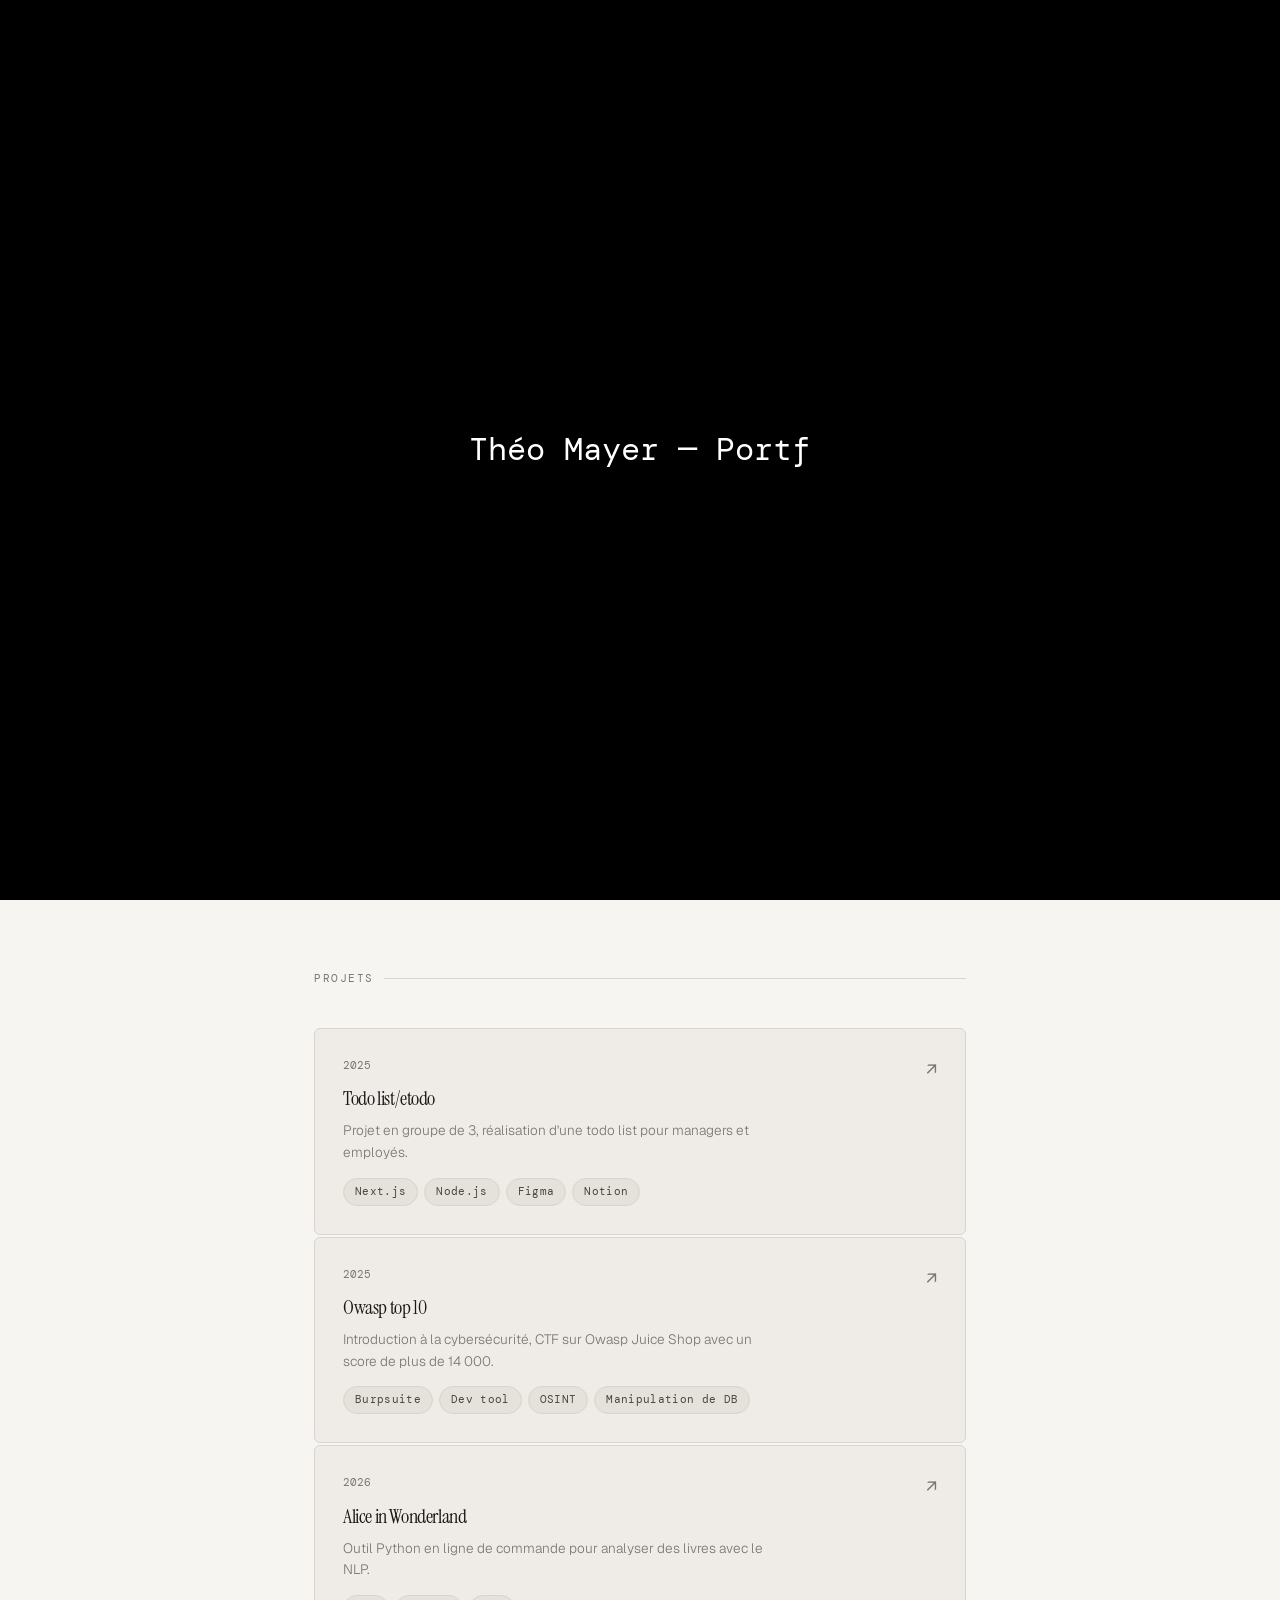
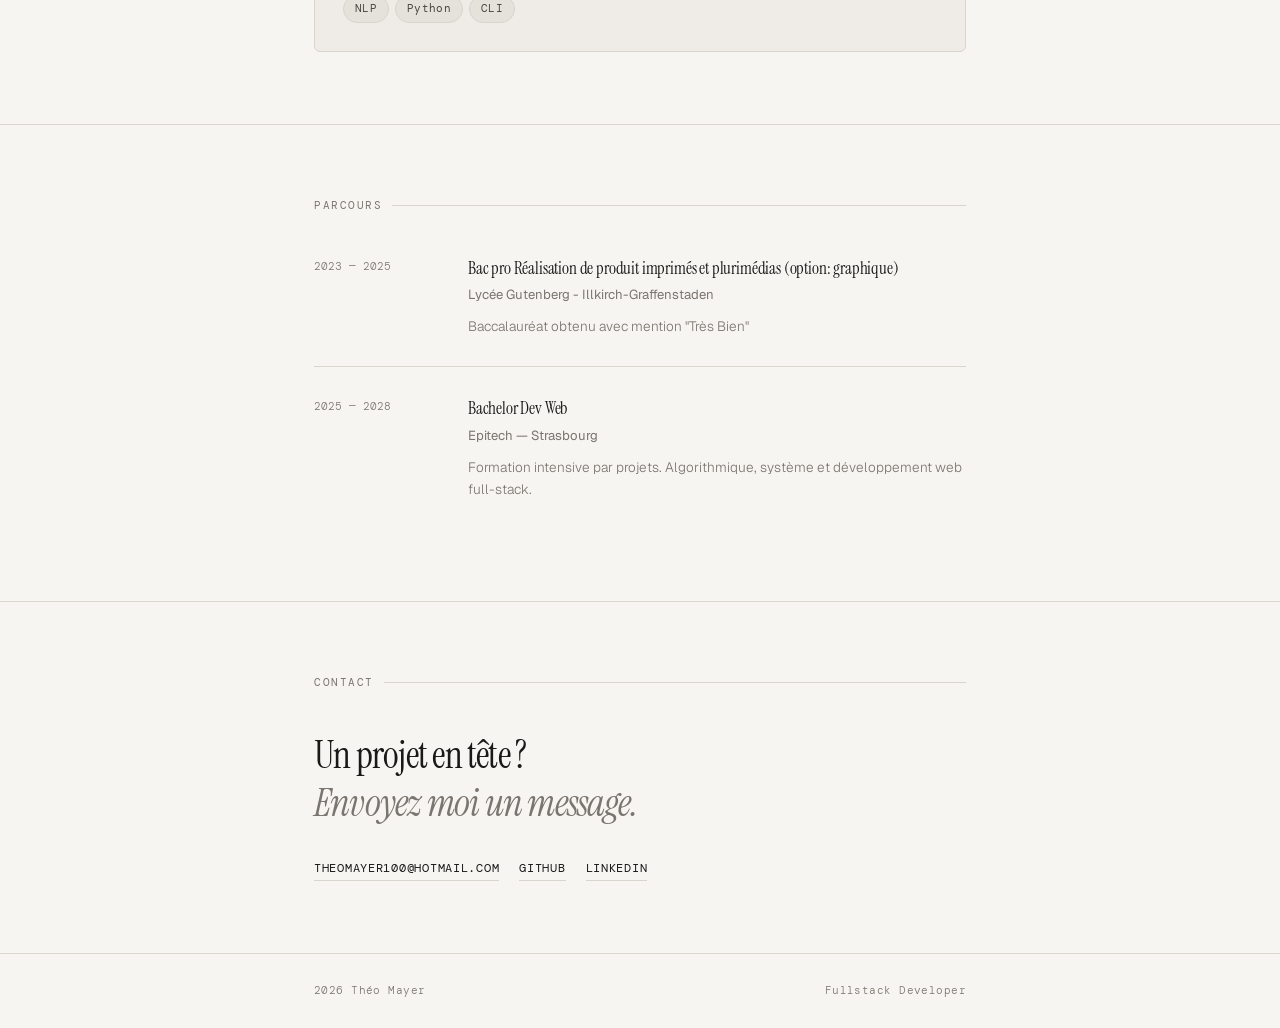
==== portfolio.html @ efef7126 "added : Fichier css, html, js" ====
<!DOCTYPE html>
<html lang="fr" data-theme="light">
<head>
  <meta charset="UTF-8" />
  <meta name="viewport" content="width=device-width, initial-scale=1.0" />
  <title>Théo Mayer — Étudiant en développement informatique</title>
  <link rel="preconnect" href="https://fonts.googleapis.com" />
  <link rel="preconnect" href="https://fonts.gstatic.com" crossorigin />
  <link href="https://fonts.googleapis.com/css2?family=Instrument+Serif:ital@0;1&family=DM+Mono:wght@300;400;500&family=Geist:wght@300;400;500&display=swap" rel="stylesheet" />
  <link href="portfolio.css" rel="stylesheet">
</head>
<body>

<nav>
  <div class="nav-inner">
    <span class="nav-logo">Théo Mayer</span>
    <div class="nav-links">
      <button class="nav-btn" onclick="scrollToSection('about')">About</button>
      <button class="nav-btn" onclick="scrollToSection('projects')">Projets</button>
      <button class="nav-btn" onclick="scrollToSection('experience')">Parcours</button>
      <button class="nav-btn" onclick="scrollToSection('contact')">Contact</button>
      <button class="theme-toggle" id="themeBtn" aria-label="Changer le thème"></button>
    </div>
  </div>
</nav>

<section id="terminalIntro">
  <div class="container">
    <pre id="terminalText" class="terminal-text"></pre>
    <p id="pressEnter" class="hidden">Appuyez sur Entrée pour continuer...</p>
  </div>
</section>

<section id="hero">
  <div class="container">
    <p class="hero-eyebrow reveal"></p>
    <h1 class="hero-name reveal d1">Théo<br><em>Mayer.</em></h1>
    <p class="hero-desc reveal d2">
      J’aime concevoir des applications simples et efficaces, 
      en explorant aussi bien le frontend que le backend, 
      avec une attention particulière à l’expérience utilisateur.
    </p>
    <button class="hero-cta reveal d3" onclick="scrollToSection('contact')">
      Discutons d'un projet
      <svg width="14" height="14" fill="none" stroke="currentColor" stroke-width="1.8" viewBox="0 0 24 24"><path d="M5 12h14M12 5l7 7-7 7"/></svg>
    </button>
  </div>
</section>

<hr class="divider" />

<section id="about" class="section">
  <div class="container">
    <p class="section-label">À propos</p>
    <p class="about-text reveal">
      Étudiant à Epitech Strasbourg, 
      je suis curieux et j’aime explorer différents domaines de l’informatique, 
      avec une préférence pour le développement web et l’intelligence artificielle.
    </p>
    <div class="stack reveal d1">
      <span class="tag">React</span>
      <span class="tag">Next.js</span>
      <span class="tag">JavaScript</span>
      <span class="tag">Node.js</span>
      <span class="tag">Express</span>
      <span class="tag">SQL</span>
      <span class="tag">Python</span>
      <span class="tag">Git</span>
      <span class="tag">Docker</span>
      <span class="tag">Burpsuite</span>
      <span class="tag">HTML</span>
      <span class="tag">Suite Adobe</span>
    </div>
  </div>
</section>

<hr class="divider" />

<section id="projects" class="section">
  <div class="container">
    <p class="section-label">Projets</p>
    <div class="projects">
      <a href="#" class="project-card reveal">
        <div>
          <p class="project-year">2025</p>
          <p class="project-title">Todo list/etodo</p>
          <p class="project-desc">Projet en groupe de 3, réalisation d'une todo list pour managers et employés.</p>
          <div class="project-tags">
            <span class="tag">Next.js</span><span class="tag">Node.js</span><span class="tag">Figma</span><span class="tag">Notion</span>
          </div>
        </div>
        <span class="arrow">↗</span>
      </a>
      <a href="#" class="project-card reveal d1">
        <div>
          <p class="project-year">2025</p>
          <p class="project-title">Owasp top 10</p>
          <p class="project-desc">Introduction à la cybersécurité, CTF sur Owasp Juice Shop avec un score de plus de 14 000.</p>
          <div class="project-tags">
            <span class="tag">Burpsuite</span><span class="tag">Dev tool</span><span class="tag">OSINT</span><span class="tag">Manipulation de DB</span>
          </div>
        </div>
        <span class="arrow">↗</span>
      </a>
      <a href="#" class="project-card reveal d2">
        <div>
          <p class="project-year">2026</p>
          <p class="project-title">Alice in Wonderland</p>
          <p class="project-desc">Outil Python en ligne de commande pour analyser des livres avec le NLP.</p>
          <div class="project-tags">
            <span class="tag">NLP</span><span class="tag">Python</span><span class="tag">CLI</span>
          </div>
        </div>
        <span class="arrow">↗</span>
      </a>
    </div>
  </div>
</section>

<hr class="divider" />

<section id="experience" class="section">
  <div class="container">
    <p class="section-label">Parcours</p>
    <div class="exp-list">
      <div class="exp-item reveal d1">
        <p class="exp-period">2023 — 2025</p>
        <div>
          <p class="exp-role">Bac pro Réalisation de produit imprimés et plurimédias (option: graphique)</p>
          <p class="exp-company">Lycée Gutenberg - Illkirch-Graffenstaden</Illkirch-Graffenstaden></p>
          <p class="exp-detail">Baccalauréat obtenu avec mention "Très Bien"</p>
        </div>
      </div>
      <div class="exp-item reveal d2">
        <p class="exp-period">2025 — 2028</p>
        <div>
          <p class="exp-role">Bachelor Dev Web</p>
          <p class="exp-company">Epitech — Strasbourg</p>
          <p class="exp-detail">Formation intensive par projets. Algorithmique, système et développement web full-stack.</p>
        </div>
      </div>
    </div>
  </div>
</section>

<hr class="divider" />

<section id="contact" class="section">
  <div class="container">
    <p class="section-label">Contact</p>
    <p class="contact-line reveal">Un projet en tête ?</p>
    <p class="contact-line reveal d1"><em>Envoyez moi un message.</em></p>
    <div class="contact-links reveal d2">
      <a href="mailto:theomayer100@hotmail.com" class="contact-link">theomayer100@hotmail.com</a>
      <a href="https://github.com" target="_blank" rel="noopener" class="contact-link">GitHub</a>
      <a href="https://www.linkedin.com/in/th%C3%A9o-mayer-37a9a13a7/" target="_blank" rel="noopener" class="contact-link">LinkedIn</a>
    </div>
  </div>
</section>

<footer>
  <div class="footer-inner">
    <span class="footer-copy">2026 Théo Mayer</span>
    <span class="footer-copy">Fullstack Developer</span>
  </div>
</footer>

<script
  src="portfolio.js">
</script>

</body>
</html>
---- portfolio.css ----
:root {
      --bg:       #F7F5F2;
      --surface:  #EFECE8;
      --border:   #D9D4CC;
      --text:     #1A1917;
      --muted:    #7A756E;
      --tag-bg:   #E5E1DB;
      --tag-text: #4A4540;
      --radius:   6px;
      --tr: 0.35s cubic-bezier(0.4, 0, 0.2, 1);
    }
    [data-theme="dark"] {
      --bg:       #0F0E0D;
      --surface:  #1A1917;
      --border:   #2C2A27;
      --text:     #F0EDE8;
      --muted:    #6B6560;
      --tag-bg:   #252320;
      --tag-text: #A09890;
    }

    *, *::before, *::after { box-sizing: border-box; margin: 0; padding: 0; }
    body {
      font-family: 'Geist', sans-serif;
      background: var(--bg);
      color: var(--text);
      transition: background var(--tr), color var(--tr);
      line-height: 1.6;
      -webkit-font-smoothing: antialiased;
    }
    a { color: inherit; text-decoration: none; }

    .container { max-width: 700px; margin: 0 auto; padding: 0 24px; }

    nav {
      position: fixed; top: 0; left: 0; right: 0; z-index: 100;
      background: var(--bg);
      border-bottom: 1px solid var(--border);
      transition: background var(--tr), border-color var(--tr);
    }
    .nav-inner {
      max-width: 700px; margin: 0 auto; padding: 0 24px;
      height: 52px; display: flex; align-items: center; justify-content: space-between;
    }
    .nav-logo {
      font-family: 'Instrument Serif', serif;
      font-size: 1.05rem; letter-spacing: -0.01em; color: var(--text);
    }
    .nav-links { display: flex; align-items: center; gap: 20px; }
    .nav-btn {
      font-size: 0.78rem; font-weight: 400; letter-spacing: 0.06em;
      text-transform: uppercase; color: var(--muted);
      background: none; border: none; font-family: inherit;
      cursor: pointer; transition: color 0.2s; padding: 0;
    }
    .nav-btn:hover { color: var(--text); }

    .theme-toggle {
      background: none; border: 1px solid var(--border);
      border-radius: 20px; width: 40px; height: 22px;
      cursor: pointer; position: relative; transition: border-color 0.3s; flex-shrink: 0;
    }
    .theme-toggle::after {
      content: ''; position: absolute; top: 3px; left: 3px;
      width: 14px; height: 14px; border-radius: 50%;
      background: var(--text); transition: transform 0.3s, background 0.3s;
    }
    [data-theme="dark"] .theme-toggle::after { transform: translateX(18px); }

    #hero { padding: 120px 0 80px; }
    .hero-eyebrow {
      font-family: 'DM Mono', monospace; font-size: 0.72rem;
      font-weight: 300; letter-spacing: 0.12em; color: var(--muted);
      text-transform: uppercase; margin-bottom: 20px;
      display: flex; align-items: center; gap: 10px;
    }
    .hero-eyebrow::before {
      content: ''; display: block; width: 28px; height: 1px; background: var(--muted);
    }
    .hero-name {
      font-family: 'Instrument Serif', serif;
      font-size: clamp(2.8rem, 7vw, 4.2rem);
      line-height: 1.05; letter-spacing: -0.03em; color: var(--text); margin-bottom: 12px;
    }
    .hero-name em { font-style: italic; color: var(--muted); }
    .hero-desc {
      font-size: 1rem; font-weight: 300; color: var(--muted);
      max-width: 440px; line-height: 1.65; margin-bottom: 36px;
    }
    .hero-cta {
      display: inline-flex; align-items: center; gap: 8px;
      font-family: 'DM Mono', monospace; font-size: 0.78rem;
      letter-spacing: 0.04em; color: var(--text);
      border-bottom: 1px solid var(--border); padding-bottom: 2px;
      transition: border-color 0.2s, gap 0.2s;
      background: none; border-top: none; border-left: none; border-right: none;
      font-family: 'DM Mono', monospace; cursor: pointer;
    }
    .hero-cta:hover { gap: 14px; border-bottom-color: var(--text); }

    hr.divider { border: none; border-top: 1px solid var(--border); transition: border-color var(--tr); }

    .section { padding: 72px 0; }
    .section-label {
      font-family: 'DM Mono', monospace; font-size: 0.68rem;
      letter-spacing: 0.14em; text-transform: uppercase; color: var(--muted);
      margin-bottom: 40px; display: flex; align-items: center; gap: 10px;
    }
    .section-label::after { content: ''; flex: 1; height: 1px; background: var(--border); }

    .about-text {
      font-size: 1.05rem; font-weight: 300; line-height: 1.75;
      color: var(--text); max-width: 600px;
    }
    .about-text strong { font-weight: 500; }
    .stack { display: flex; flex-wrap: wrap; gap: 8px; margin-top: 28px; }
    .tag {
      font-family: 'DM Mono', monospace; font-size: 0.7rem; letter-spacing: 0.03em;
      background: var(--tag-bg); color: var(--tag-text);
      padding: 4px 11px; border-radius: 99px; border: 1px solid var(--border);
      transition: background var(--tr), color var(--tr);
    }

    .projects { display: flex; flex-direction: column; gap: 2px; }
    .project-card {
      background: var(--surface); border: 1px solid var(--border); border-radius: var(--radius);
      padding: 28px; display: grid; grid-template-columns: 1fr auto; gap: 12px;
      transition: background var(--tr), border-color 0.25s, transform 0.25s;
      cursor: pointer; color: inherit;
    }
    .project-card:hover { border-color: var(--text); transform: translateX(4px); }
    .project-year { font-family: 'DM Mono', monospace; font-size: 0.68rem; color: var(--muted); margin-bottom: 8px; }
    .project-title { font-family: 'Instrument Serif', serif; font-size: 1.25rem; letter-spacing: -0.02em; margin-bottom: 6px; }
    .project-desc { font-size: 0.85rem; font-weight: 300; color: var(--muted); line-height: 1.6; max-width: 420px; }
    .project-tags { display: flex; flex-wrap: wrap; gap: 6px; margin-top: 14px; }
    .arrow { color: var(--muted); font-size: 1.1rem; align-self: flex-start; transition: color 0.2s, transform 0.2s; }
    .project-card:hover .arrow { color: var(--text); transform: translate(3px, -3px); }

    .exp-list { display: flex; flex-direction: column; }
    .exp-item {
      display: grid; grid-template-columns: 130px 1fr; gap: 24px;
      padding: 28px 0; border-bottom: 1px solid var(--border); transition: border-color var(--tr);
    }
    .exp-item:first-child { padding-top: 0; }
    .exp-item:last-child { border-bottom: none; }
    .exp-period { font-family: 'DM Mono', monospace; font-size: 0.68rem; font-weight: 300; color: var(--muted); padding-top: 3px; line-height: 1.5; }
    .exp-role { font-family: 'Instrument Serif', serif; font-size: 1.05rem; letter-spacing: -0.01em; margin-bottom: 3px; }
    .exp-company { font-size: 0.82rem; color: var(--muted); margin-bottom: 10px; }
    .exp-detail { font-size: 0.85rem; font-weight: 300; color: var(--muted); line-height: 1.65; }

    .contact-line { font-family: 'Instrument Serif', serif; font-size: clamp(1.6rem, 4vw, 2.4rem); letter-spacing: -0.02em; line-height: 1.25; }
    .contact-line em { font-style: italic; color: var(--muted); }
    .contact-links { display: flex; gap: 20px; flex-wrap: wrap; margin-top: 32px; }
    .contact-link {
      font-family: 'DM Mono', monospace; font-size: 0.75rem; letter-spacing: 0.06em;
      text-transform: uppercase; border-bottom: 1px solid var(--border);
      padding-bottom: 2px; transition: border-color 0.2s;
    }
    .contact-link:hover { border-bottom-color: var(--text); }

    footer { padding: 28px 0; border-top: 1px solid var(--border); transition: border-color var(--tr); }
    .footer-inner {
      max-width: 700px; margin: 0 auto; padding: 0 24px;
      display: flex; justify-content: space-between; align-items: center;
    }
    .footer-copy { font-family: 'DM Mono', monospace; font-size: 0.68rem; font-weight: 300; color: var(--muted); letter-spacing: 0.04em; }

    .reveal {
      opacity: 0; transform: translateY(20px);
      transition: opacity 0.65s cubic-bezier(0.4,0,0.2,1), transform 0.65s cubic-bezier(0.4,0,0.2,1);
    }
    .reveal.in { opacity: 1; transform: none; }
    .d1 { transition-delay: 0.1s; }
    .d2 { transition-delay: 0.2s; }
    .d3 { transition-delay: 0.3s; }

#terminalIntro {
  position: fixed;
  top: 0;
  left: 0;
  width: 100%;
  height: 100%;
  background-color: #000;
  display: flex;
  justify-content: center;
  align-items: center;
  flex-direction: column;
  z-index: 1000;
}

.terminal-text {
  font-family: 'DM Mono', monospace;
  font-size: 2rem;
  color: white;
  white-space: pre-wrap;
}

#pressEnter {
  font-family: 'DM Mono', monospace;
  color: white;
  opacity: 0.7;
  margin-top: 20px;
}

.hidden {
  display: none;
}

.cursor::after {
  content: '|';
  animation: blink 1s step-start infinite;
}

@keyframes blink {
  0%, 50% { opacity: 1; }
  51%, 100% { opacity: 0; }
}

    @media (max-width: 500px) {
      .exp-item { grid-template-columns: 1fr; gap: 6px; }
      .exp-period { padding-top: 0; }
      .nav-links { gap: 12px; }
      .nav-btn { font-size: 0.7rem; }
    }

    @media (max-width: 768px) {
  #terminalPrompt {
    content: "Tap to continue...";
  }
}
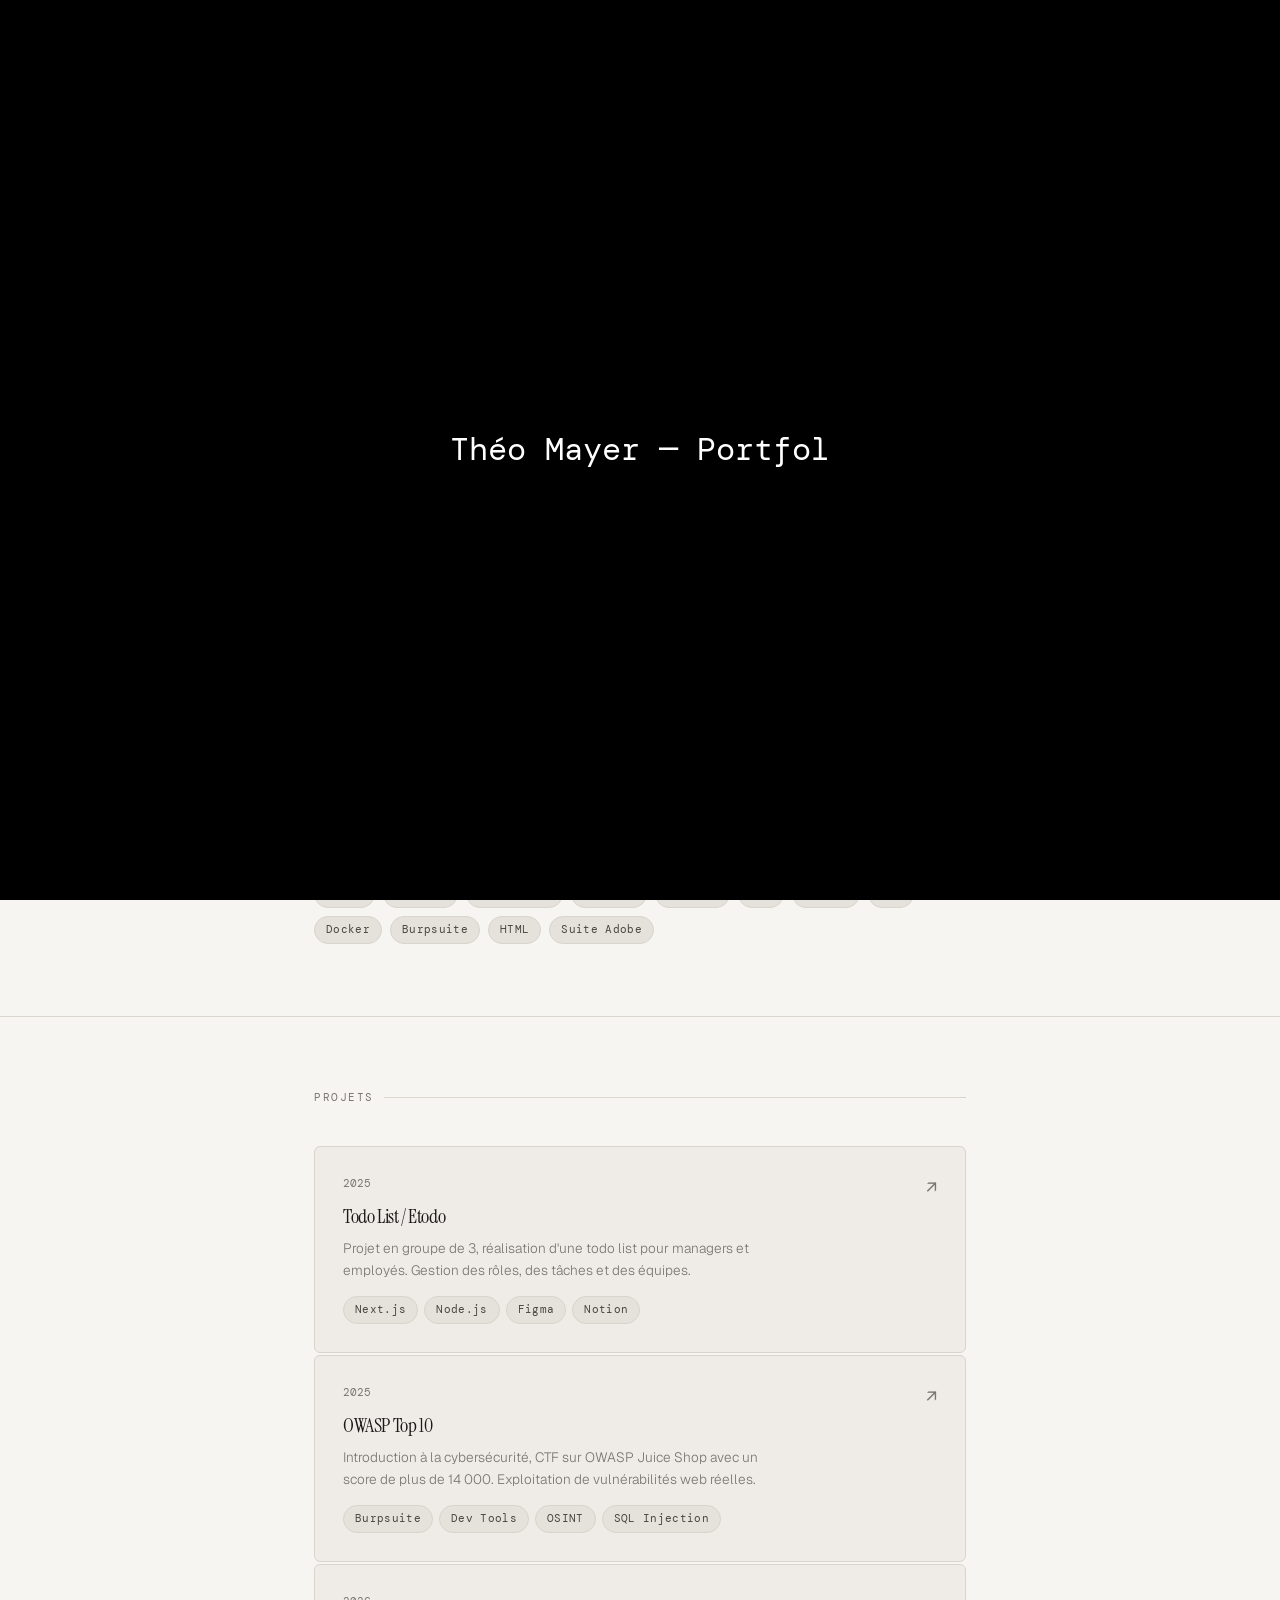
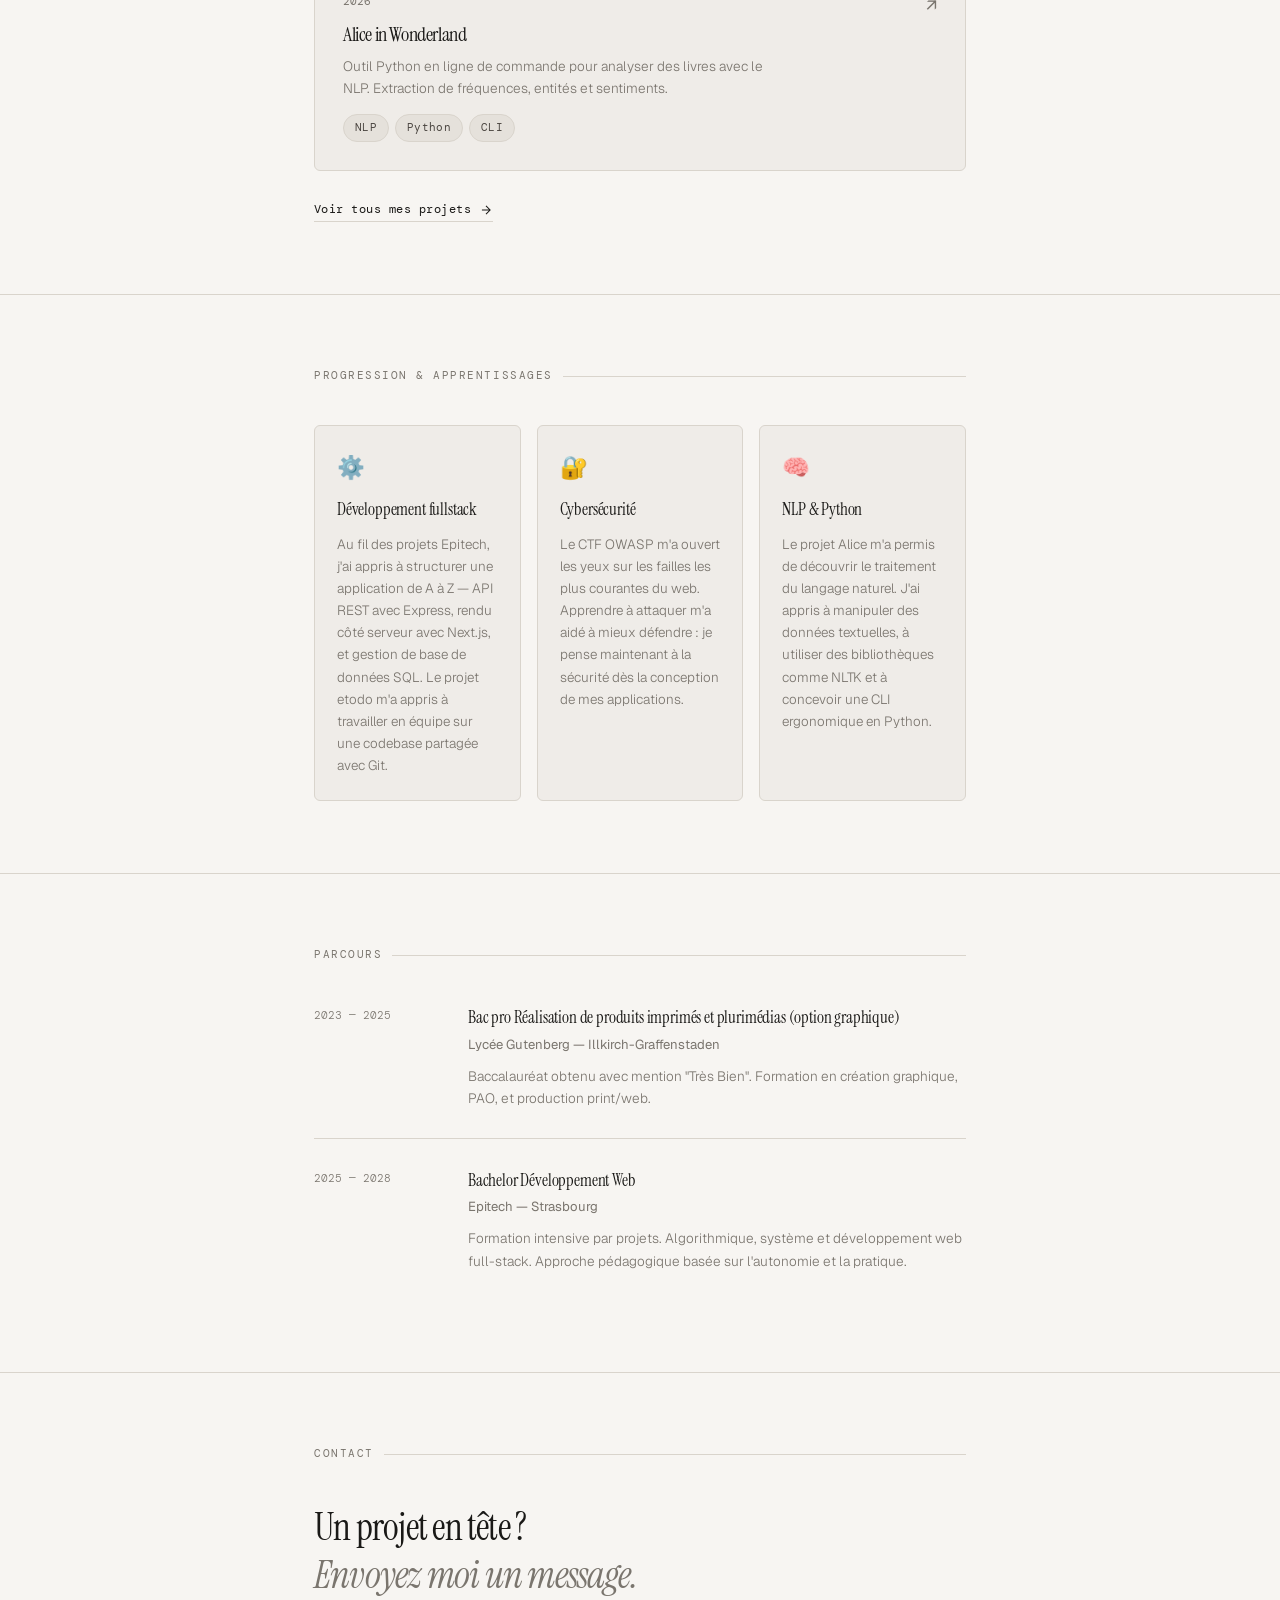
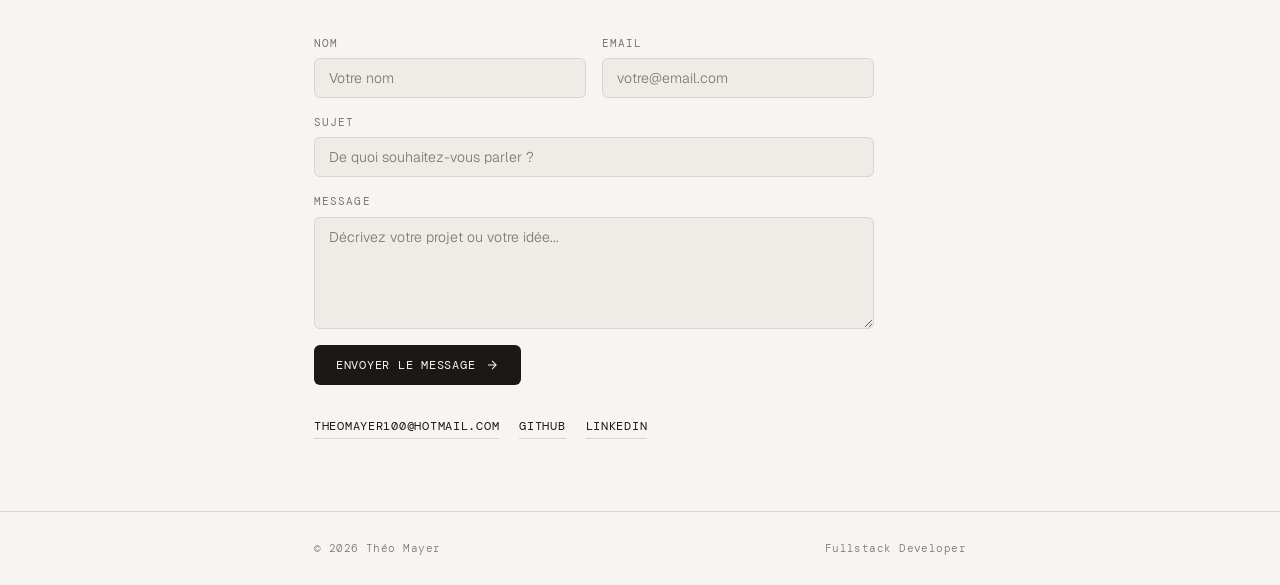
==== commit 2e250e7d: "Portoflio finalisé avec : photo, projets link, cv telechargeable, responsive, formspree" ====
--- a/portfolio.html
+++ b/portfolio.html
@@ -3,6 +3,7 @@
 <head>
   <meta charset="UTF-8" />
   <meta name="viewport" content="width=device-width, initial-scale=1.0" />
+  <meta name="description" content="Théo Mayer — Étudiant développeur fullstack à Epitech Strasbourg, passionné par le web et l'IA." />
   <title>Théo Mayer — Étudiant en développement informatique</title>
   <link rel="preconnect" href="https://fonts.googleapis.com" />
   <link rel="preconnect" href="https://fonts.gstatic.com" crossorigin />
@@ -17,6 +18,7 @@
     <div class="nav-links">
       <button class="nav-btn" onclick="scrollToSection('about')">About</button>
       <button class="nav-btn" onclick="scrollToSection('projects')">Projets</button>
+      <button class="nav-btn" onclick="scrollToSection('learnings')">Progression</button>
       <button class="nav-btn" onclick="scrollToSection('experience')">Parcours</button>
       <button class="nav-btn" onclick="scrollToSection('contact')">Contact</button>
       <button class="theme-toggle" id="themeBtn" aria-label="Changer le thème"></button>
@@ -33,17 +35,30 @@
 
 <section id="hero">
   <div class="container">
-    <p class="hero-eyebrow reveal"></p>
-    <h1 class="hero-name reveal d1">Théo<br><em>Mayer.</em></h1>
-    <p class="hero-desc reveal d2">
-      J’aime concevoir des applications simples et efficaces, 
-      en explorant aussi bien le frontend que le backend, 
-      avec une attention particulière à l’expérience utilisateur.
-    </p>
-    <button class="hero-cta reveal d3" onclick="scrollToSection('contact')">
-      Discutons d'un projet
-      <svg width="14" height="14" fill="none" stroke="currentColor" stroke-width="1.8" viewBox="0 0 24 24"><path d="M5 12h14M12 5l7 7-7 7"/></svg>
-    </button>
+    <div class="hero-inner">
+      <div class="hero-content">
+        <p class="hero-eyebrow reveal">Développeur Fullstack · Epitech Strasbourg</p>
+        <h1 class="hero-name reveal d1">Théo<br><em>Mayer.</em></h1>
+        <p class="hero-desc reveal d2">
+          J'aime concevoir des applications simples et efficaces,
+          en explorant aussi bien le frontend que le backend,
+          avec une attention particulière à l'expérience utilisateur.
+        </p>
+        <div class="hero-actions reveal d3">
+          <button class="hero-cta" onclick="scrollToSection('contact')">
+            Discutons d'un projet
+            <svg width="14" height="14" fill="none" stroke="currentColor" stroke-width="1.8" viewBox="0 0 24 24"><path d="M5 12h14M12 5l7 7-7 7"/></svg>
+          </button>
+          <a href="cv-theo-mayer.pdf" download class="hero-cv">
+            <svg width="14" height="14" fill="none" stroke="currentColor" stroke-width="1.8" viewBox="0 0 24 24"><path d="M12 3v12M7 11l5 5 5-5M5 20h14"/></svg>
+            Télécharger mon CV
+          </a>
+        </div>
+      </div>
+      <div class="hero-profile reveal d1">
+        <img src="moi.jpeg" alt="Photo de Théo Mayer" class="hero-photo" />
+      </div>
+    </div>
   </div>
 </section>
 
@@ -53,9 +68,11 @@
   <div class="container">
     <p class="section-label">À propos</p>
     <p class="about-text reveal">
-      Étudiant à Epitech Strasbourg, 
-      je suis curieux et j’aime explorer différents domaines de l’informatique, 
-      avec une préférence pour le développement web et l’intelligence artificielle.
+      Étudiant à <strong>Epitech Strasbourg</strong>,
+      je suis curieux et j'aime explorer différents domaines de l'informatique,
+      avec une préférence pour le développement web et l'intelligence artificielle.
+      Avant l'informatique, j'ai obtenu mon <strong>Bac Pro en arts graphiques</strong> avec mention Très Bien —
+      ce qui nourrit aujourd'hui mon sens du design et de l'esthétique dans mes projets web.
     </p>
     <div class="stack reveal d1">
       <span class="tag">React</span>
@@ -80,39 +97,76 @@
   <div class="container">
     <p class="section-label">Projets</p>
     <div class="projects">
-      <a href="#" class="project-card reveal">
+      <a href="https://github.com/Houkow/Etodo" target="_blank" rel="noopener" class="project-card reveal">
         <div>
           <p class="project-year">2025</p>
-          <p class="project-title">Todo list/etodo</p>
-          <p class="project-desc">Projet en groupe de 3, réalisation d'une todo list pour managers et employés.</p>
+          <p class="project-title">Todo List / Etodo</p>
+          <p class="project-desc">Projet en groupe de 3, réalisation d'une todo list pour managers et employés. Gestion des rôles, des tâches et des équipes.</p>
           <div class="project-tags">
             <span class="tag">Next.js</span><span class="tag">Node.js</span><span class="tag">Figma</span><span class="tag">Notion</span>
           </div>
         </div>
         <span class="arrow">↗</span>
       </a>
-      <a href="#" class="project-card reveal d1">
+      <a href="https://github.com/Houkow/CTF-JuiceShop" target="_blank" rel="noopener" class="project-card reveal d1">
         <div>
           <p class="project-year">2025</p>
-          <p class="project-title">Owasp top 10</p>
-          <p class="project-desc">Introduction à la cybersécurité, CTF sur Owasp Juice Shop avec un score de plus de 14 000.</p>
+          <p class="project-title">OWASP Top 10</p>
+          <p class="project-desc">Introduction à la cybersécurité, CTF sur OWASP Juice Shop avec un score de plus de 14 000. Exploitation de vulnérabilités web réelles.</p>
           <div class="project-tags">
-            <span class="tag">Burpsuite</span><span class="tag">Dev tool</span><span class="tag">OSINT</span><span class="tag">Manipulation de DB</span>
+            <span class="tag">Burpsuite</span><span class="tag">Dev Tools</span><span class="tag">OSINT</span><span class="tag">SQL Injection</span>
           </div>
         </div>
         <span class="arrow">↗</span>
       </a>
-      <a href="#" class="project-card reveal d2">
+      <a href="https://github.com/Houkow/Alice-in-Wonderland" target="_blank" rel="noopener" class="project-card reveal d2">
         <div>
           <p class="project-year">2026</p>
           <p class="project-title">Alice in Wonderland</p>
-          <p class="project-desc">Outil Python en ligne de commande pour analyser des livres avec le NLP.</p>
+          <p class="project-desc">Outil Python en ligne de commande pour analyser des livres avec le NLP. Extraction de fréquences, entités et sentiments.</p>
           <div class="project-tags">
             <span class="tag">NLP</span><span class="tag">Python</span><span class="tag">CLI</span>
           </div>
         </div>
         <span class="arrow">↗</span>
       </a>
+    </div>
+    <div style="margin-top: 24px;">
+      <a href="https://github.com/Houkow" target="_blank" rel="noopener" class="hero-cta">
+        Voir tous mes projets
+        <svg width="14" height="14" fill="none" stroke="currentColor" stroke-width="1.8" viewBox="0 0 24 24"><path d="M5 12h14M12 5l7 7-7 7"/></svg>
+      </a>
+    </div>
+  </div>
+</section>
+
+<hr class="divider" />
+
+<section id="learnings" class="section">
+  <div class="container">
+    <p class="section-label">Progression &amp; apprentissages</p>
+    <div class="learnings-grid">
+      <div class="learning-card reveal">
+        <p class="learning-icon">⚙️</p>
+        <p class="learning-title">Développement fullstack</p>
+        <p class="learning-desc">
+          Au fil des projets Epitech, j'ai appris à structurer une application de A à Z — API REST avec Express, rendu côté serveur avec Next.js, et gestion de base de données SQL. Le projet etodo m'a appris à travailler en équipe sur une codebase partagée avec Git.
+        </p>
+      </div>
+      <div class="learning-card reveal d1">
+        <p class="learning-icon">🔐</p>
+        <p class="learning-title">Cybersécurité</p>
+        <p class="learning-desc">
+          Le CTF OWASP m'a ouvert les yeux sur les failles les plus courantes du web. Apprendre à attaquer m'a aidé à mieux défendre : je pense maintenant à la sécurité dès la conception de mes applications.
+        </p>
+      </div>
+      <div class="learning-card reveal d2">
+        <p class="learning-icon">🧠</p>
+        <p class="learning-title">NLP &amp; Python</p>
+        <p class="learning-desc">
+          Le projet Alice m'a permis de découvrir le traitement du langage naturel. J'ai appris à manipuler des données textuelles, à utiliser des bibliothèques comme NLTK et à concevoir une CLI ergonomique en Python.
+        </p>
+      </div>
     </div>
   </div>
 </section>
@@ -126,17 +180,17 @@
       <div class="exp-item reveal d1">
         <p class="exp-period">2023 — 2025</p>
         <div>
-          <p class="exp-role">Bac pro Réalisation de produit imprimés et plurimédias (option: graphique)</p>
-          <p class="exp-company">Lycée Gutenberg - Illkirch-Graffenstaden</Illkirch-Graffenstaden></p>
-          <p class="exp-detail">Baccalauréat obtenu avec mention "Très Bien"</p>
+          <p class="exp-role">Bac pro Réalisation de produits imprimés et plurimédias (option graphique)</p>
+          <p class="exp-company">Lycée Gutenberg — Illkirch-Graffenstaden</p>
+          <p class="exp-detail">Baccalauréat obtenu avec mention "Très Bien". Formation en création graphique, PAO, et production print/web.</p>
         </div>
       </div>
       <div class="exp-item reveal d2">
         <p class="exp-period">2025 — 2028</p>
         <div>
-          <p class="exp-role">Bachelor Dev Web</p>
+          <p class="exp-role">Bachelor Développement Web</p>
           <p class="exp-company">Epitech — Strasbourg</p>
-          <p class="exp-detail">Formation intensive par projets. Algorithmique, système et développement web full-stack.</p>
+          <p class="exp-detail">Formation intensive par projets. Algorithmique, système et développement web full-stack. Approche pédagogique basée sur l'autonomie et la pratique.</p>
         </div>
       </div>
     </div>
@@ -150,9 +204,36 @@
     <p class="section-label">Contact</p>
     <p class="contact-line reveal">Un projet en tête ?</p>
     <p class="contact-line reveal d1"><em>Envoyez moi un message.</em></p>
-    <div class="contact-links reveal d2">
+
+    <form class="contact-form" id="contactForm" action="https://formspree.io/f/mnjrzewg" method="POST" onsubmit="handleSubmit(event)">
+      <div class="form-row">
+        <div class="form-group">
+          <label for="name">Nom</label>
+          <input type="text" id="name" name="name" placeholder="Votre nom" required />
+        </div>
+        <div class="form-group">
+          <label for="email">Email</label>
+          <input type="email" id="email" name="email" placeholder="votre@email.com" required />
+        </div>
+      </div>
+      <div class="form-group">
+        <label for="subject">Sujet</label>
+        <input type="text" id="subject" name="subject" placeholder="De quoi souhaitez-vous parler ?" required />
+      </div>
+      <div class="form-group">
+        <label for="message">Message</label>
+        <textarea id="message" name="message" rows="5" placeholder="Décrivez votre projet ou votre idée..." required></textarea>
+      </div>
+      <button type="submit" class="form-submit">
+        Envoyer le message
+        <svg width="14" height="14" fill="none" stroke="currentColor" stroke-width="1.8" viewBox="0 0 24 24"><path d="M5 12h14M12 5l7 7-7 7"/></svg>
+      </button>
+      <p id="formSuccess" class="form-success hidden">✓ Message envoyé ! Je vous répondrai rapidement.</p>
+    </form>
+
+    <div class="contact-links reveal d3">
       <a href="mailto:theomayer100@hotmail.com" class="contact-link">theomayer100@hotmail.com</a>
-      <a href="https://github.com" target="_blank" rel="noopener" class="contact-link">GitHub</a>
+      <a href="https://github.com/Houkow" target="_blank" rel="noopener" class="contact-link">GitHub</a>
       <a href="https://www.linkedin.com/in/th%C3%A9o-mayer-37a9a13a7/" target="_blank" rel="noopener" class="contact-link">LinkedIn</a>
     </div>
   </div>
@@ -160,14 +241,11 @@
 
 <footer>
   <div class="footer-inner">
-    <span class="footer-copy">2026 Théo Mayer</span>
+    <span class="footer-copy">© 2026 Théo Mayer</span>
     <span class="footer-copy">Fullstack Developer</span>
   </div>
 </footer>
 
-<script
-  src="portfolio.js">
-</script>
-
+<script src="portfolio.js"></script>
 </body>
 </html>
--- a/portfolio.css
+++ b/portfolio.css
@@ -1,4 +1,4 @@
-    :root {
+:root {
       --bg:       #F7F5F2;
       --surface:  #EFECE8;
       --border:   #D9D4CC;
@@ -227,4 +227,72 @@
   #terminalPrompt {
     content: "Tap to continue...";
   }
+}
+.hero-inner {
+  display: flex; align-items: flex-start; justify-content: space-between; gap: 40px;
+}
+.hero-content { flex: 1; min-width: 0; }
+.hero-profile { flex-shrink: 0; padding-top: 8px; }
+.hero-photo,
+.hero-photo-placeholder {
+  width: 230px; height: 230px; border-radius: 50%;
+  object-fit: cover; border: 1px solid var(--border);
+  display: flex; flex-direction: column; align-items: center; justify-content: center;
+  gap: 4px; color: var(--muted); background: var(--surface);
+  transition: background var(--tr), border-color var(--tr);
+}
+.photo-hint { font-family: 'DM Mono', monospace; font-size: 0.55rem; letter-spacing: 0.04em; text-align: center; color: var(--muted); }
+
+@media (max-width: 600px) {
+  .hero-inner { flex-direction: column-reverse; gap: 24px; }
+  .hero-photo, .hero-photo-placeholder { width: 80px; height: 80px; }
+}
+
+.hero-actions { display: flex; align-items: center; gap: 24px; flex-wrap: wrap; }
+.hero-cv {
+  display: inline-flex; align-items: center; gap: 8px;
+  font-family: 'DM Mono', monospace; font-size: 0.78rem;
+  letter-spacing: 0.04em; color: var(--muted);
+  border-bottom: 1px solid var(--border); padding-bottom: 2px;
+  transition: color 0.2s, border-color 0.2s;
+}
+.hero-cv:hover { color: var(--text); border-bottom-color: var(--text); }
+
+.learnings-grid { display: grid; grid-template-columns: repeat(auto-fit, minmax(200px, 1fr)); gap: 16px; }
+.learning-card {
+  background: var(--surface); border: 1px solid var(--border); border-radius: var(--radius);
+  padding: 24px 22px; transition: background var(--tr), border-color var(--tr);
+}
+.learning-icon { font-size: 1.4rem; margin-bottom: 10px; }
+.learning-title { font-family: 'Instrument Serif', serif; font-size: 1.05rem; letter-spacing: -0.01em; margin-bottom: 10px; }
+.learning-desc { font-size: 0.84rem; font-weight: 300; color: var(--muted); line-height: 1.65; }
+
+.contact-form { margin: 36px 0 32px; display: flex; flex-direction: column; gap: 16px; max-width: 560px; }
+.form-row { display: grid; grid-template-columns: 1fr 1fr; gap: 16px; }
+.form-group { display: flex; flex-direction: column; gap: 6px; }
+.form-group label { font-family: 'DM Mono', monospace; font-size: 0.68rem; letter-spacing: 0.1em; text-transform: uppercase; color: var(--muted); }
+.form-group input,
+.form-group textarea {
+  background: var(--surface); border: 1px solid var(--border); border-radius: var(--radius);
+  padding: 10px 14px; font-family: 'Geist', sans-serif; font-size: 0.88rem; font-weight: 300;
+  color: var(--text); outline: none; resize: vertical;
+  transition: border-color 0.2s, background var(--tr), color var(--tr);
+}
+.form-group input:focus, .form-group textarea:focus { border-color: var(--text); }
+.form-group input::placeholder, .form-group textarea::placeholder { color: var(--muted); }
+.form-submit {
+  display: inline-flex; align-items: center; gap: 10px;
+  background: var(--text); color: var(--bg);
+  font-family: 'DM Mono', monospace; font-size: 0.78rem; letter-spacing: 0.06em;
+  text-transform: uppercase; border: none; border-radius: var(--radius);
+  padding: 12px 22px; cursor: pointer; align-self: flex-start;
+  transition: opacity 0.2s, gap 0.2s;
+}
+.form-submit:hover { opacity: 0.82; gap: 16px; }
+.form-success { font-family: 'DM Mono', monospace; font-size: 0.78rem; color: var(--muted); margin-top: 4px; }
+
+@media (max-width: 500px) {
+  .form-row { grid-template-columns: 1fr; }
+  .learnings-grid { grid-template-columns: 1fr; }
+  .hero-actions { flex-direction: column; align-items: flex-start; gap: 14px; }
 }
